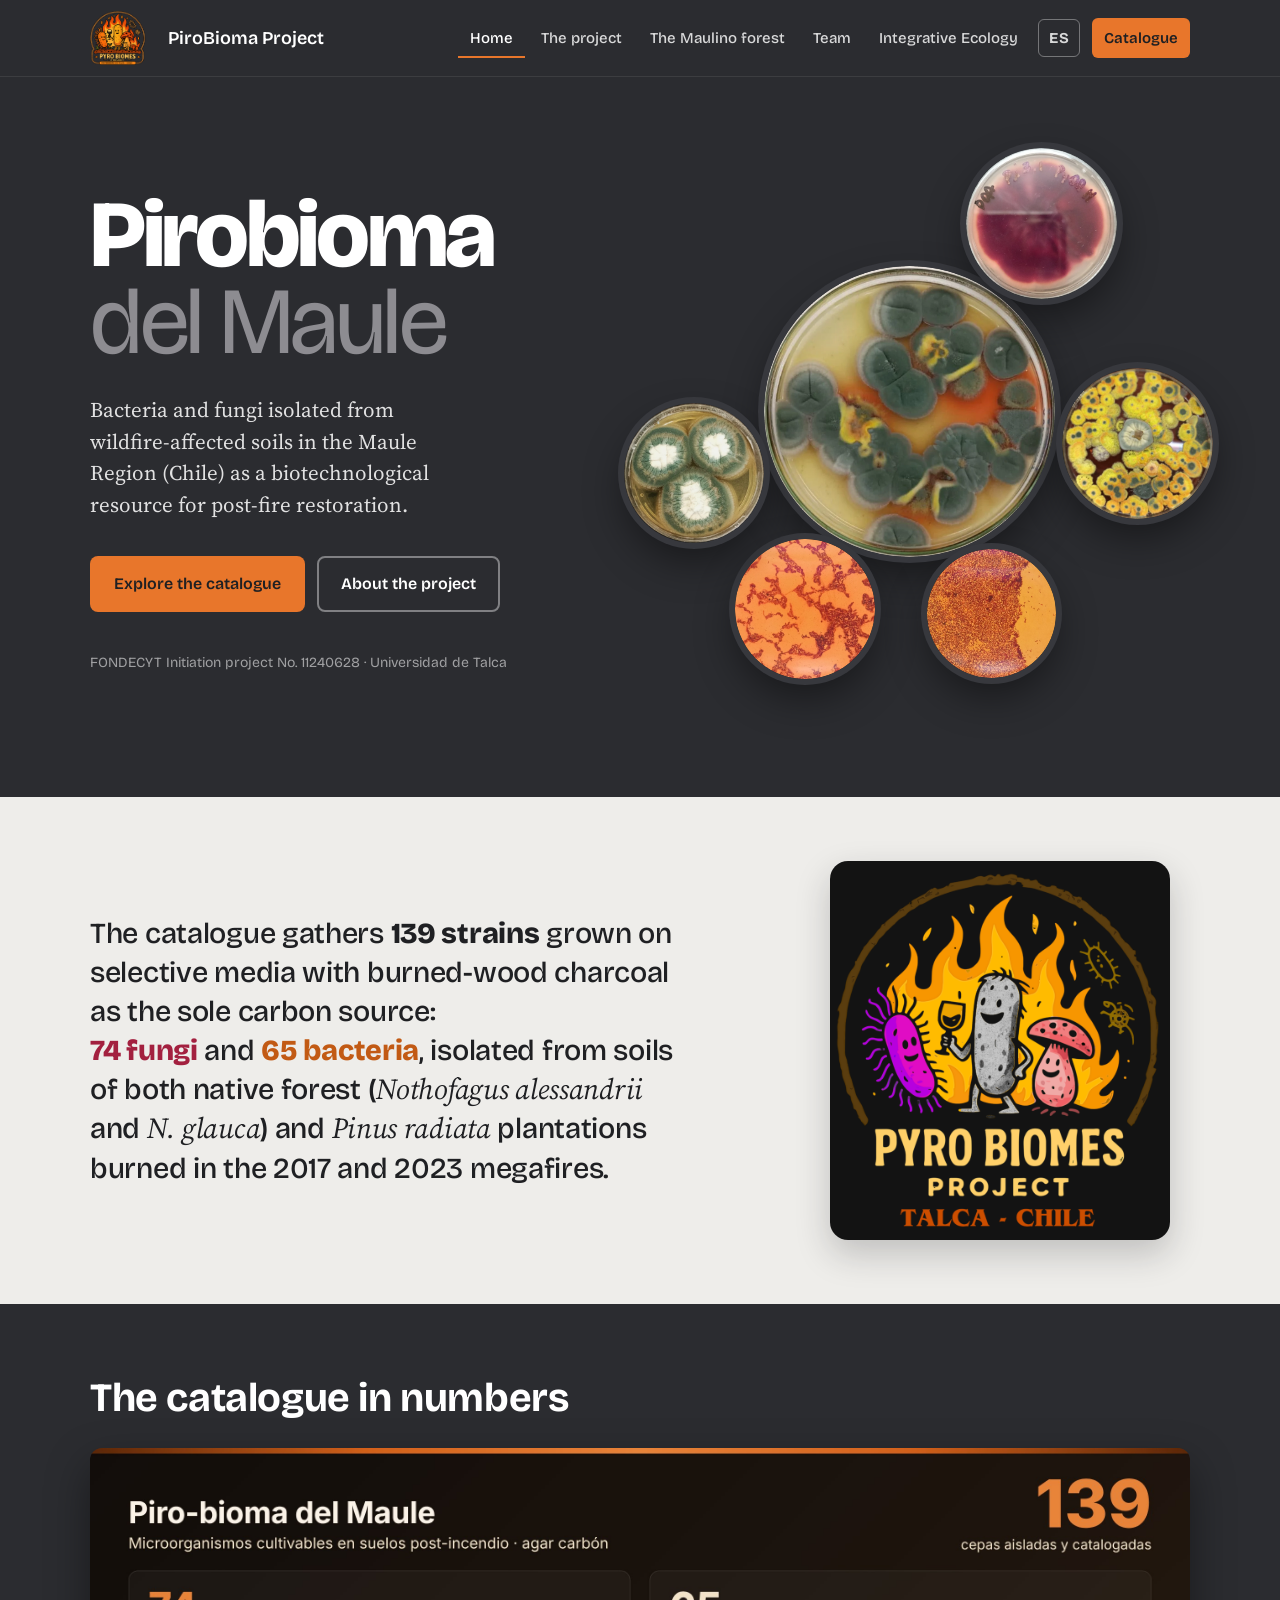
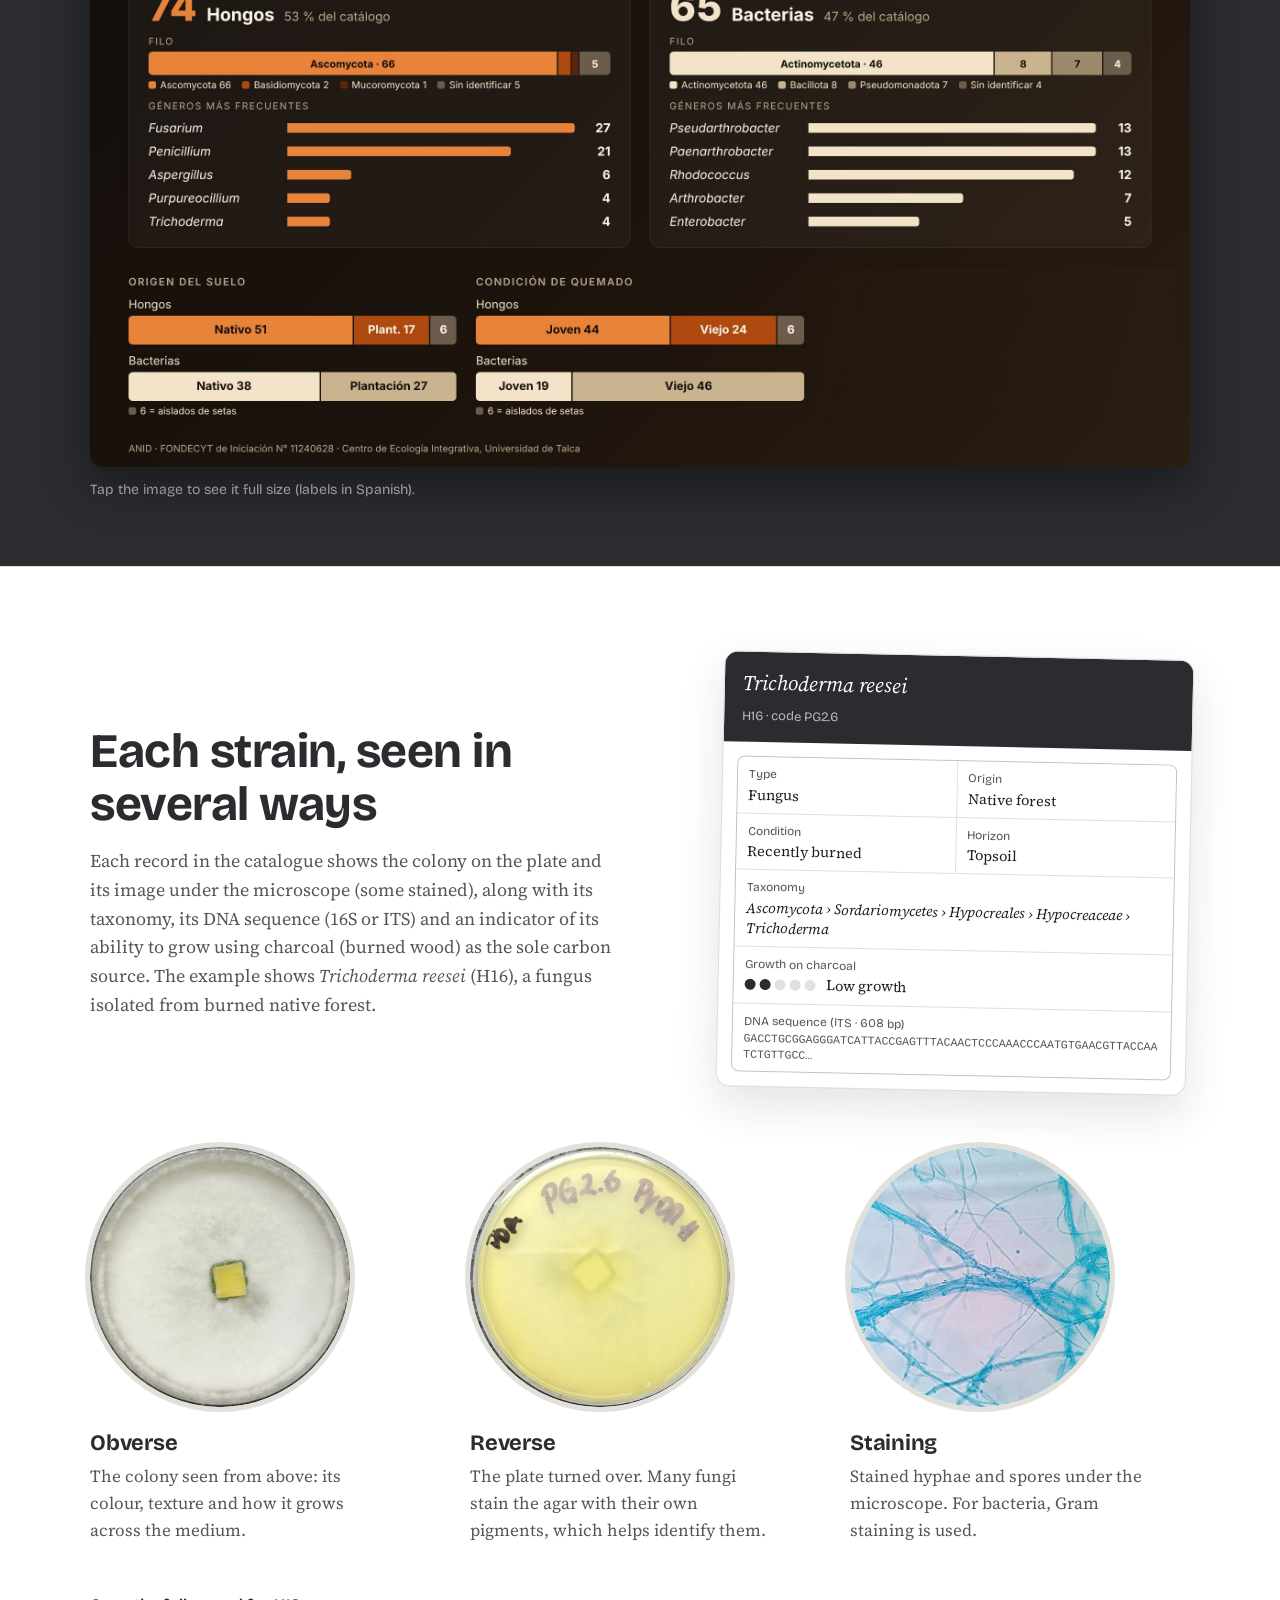
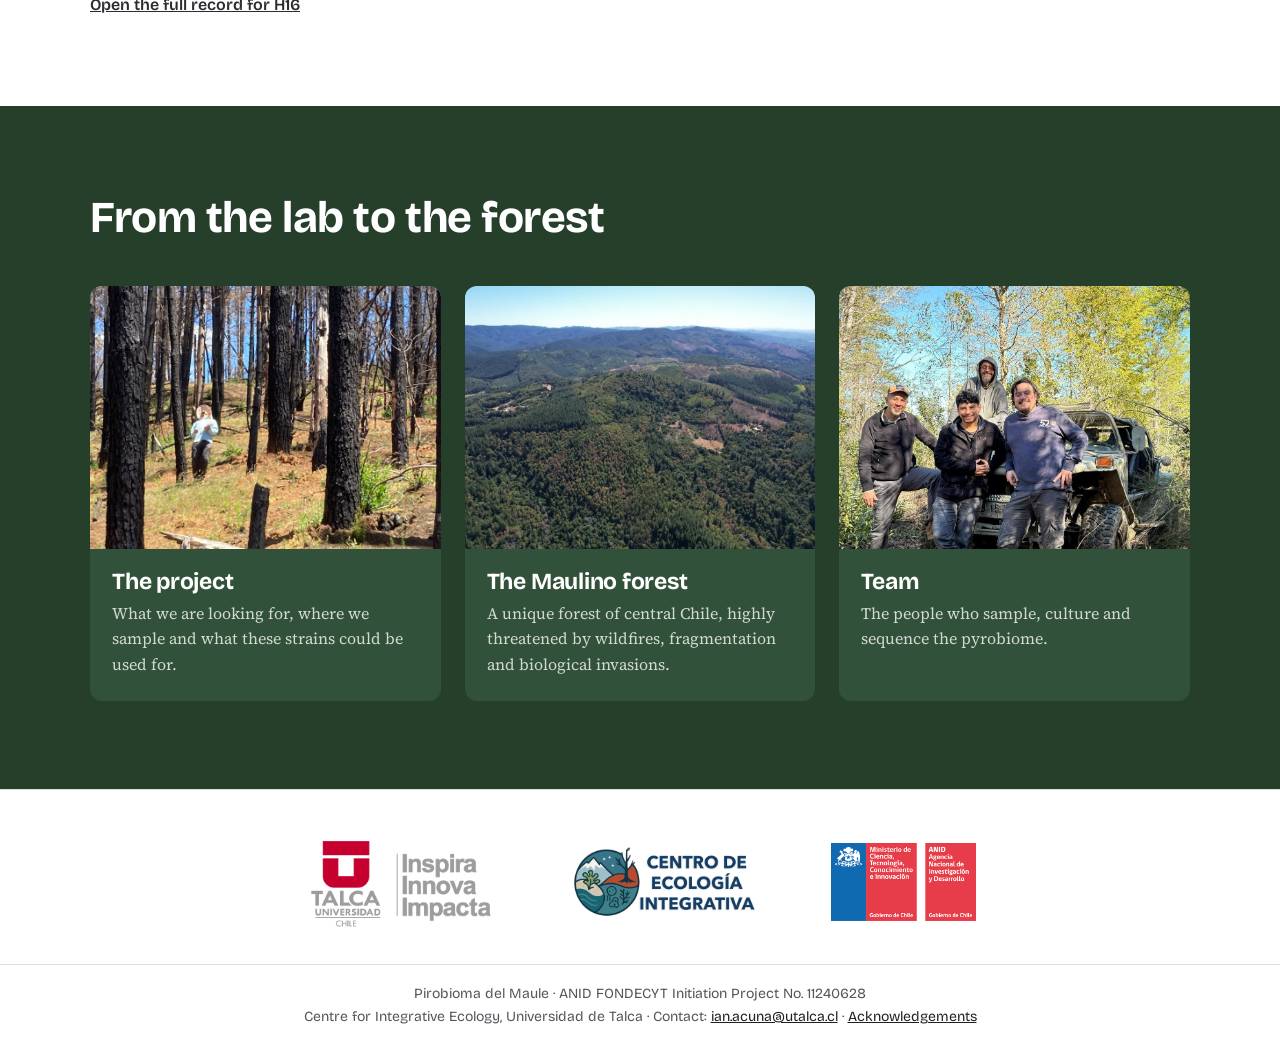
==== en/index.html @ 250b002d "english_version" ====
<!DOCTYPE html>
<html lang="en">
<head>
<meta charset="UTF-8">
<meta name="viewport" content="width=device-width, initial-scale=1.0">
<title>Pirobioma del Maule · Catalogue of microorganisms from post-fire soils</title>
<meta name="description" content="Catalogue of culturable bacteria and fungi isolated from burned soils in the Maule Region, Chile. FONDECYT Initiation project 11240628, Universidad de Talca.">
<link rel="canonical" href="https://pirobioma.github.io/en/">
<link rel="alternate" hreflang="es" href="https://pirobioma.github.io/">
<link rel="alternate" hreflang="en" href="https://pirobioma.github.io/en/">
<link rel="alternate" hreflang="x-default" href="https://pirobioma.github.io/">
<link rel="icon" type="image/png" href="../img/favicon.png">
<link rel="apple-touch-icon" href="../img/apple-touch-icon.png">
<meta property="og:type" content="website">
<meta property="og:site_name" content="Pirobioma del Maule">
<meta property="og:locale" content="en_GB">
<meta property="og:title" content="Pirobioma del Maule · Catalogue of microorganisms from post-fire soils">
<meta property="og:description" content="Catalogue of culturable bacteria and fungi isolated from burned soils in the Maule Region, Chile. FONDECYT Initiation project 11240628, Universidad de Talca.">
<meta property="og:url" content="https://pirobioma.github.io/en/">
<meta property="og:image" content="https://pirobioma.github.io/img/og_pirobioma.jpg">
<meta name="twitter:card" content="summary_large_image">
<link rel="preconnect" href="https://fonts.googleapis.com">
<link rel="preconnect" href="https://fonts.gstatic.com" crossorigin>
<link href="https://fonts.googleapis.com/css2?family=Bricolage+Grotesque:opsz,wght@12..96,400;12..96,500;12..96,600;12..96,700;12..96,800&family=Source+Serif+4:ital,opsz,wght@0,8..60,400;0,8..60,600;1,8..60,400&display=swap" rel="stylesheet">
<link rel="stylesheet" href="../css/sitio.css">
<style>
  /* ---------- Portada ---------- */
  .portada {
    background: var(--grafito);
    color: var(--blanco);
    overflow: hidden;
    position: relative;
  }
  .portada .contenedor {
    display: grid;
    grid-template-columns: minmax(0, 1fr) minmax(0, 1.05fr);
    gap: 48px;
    align-items: center;
    min-height: min(720px, calc(100vh - 76px));
    padding-top: 56px; padding-bottom: 64px;
  }
  .portada h1 {
    font-size: clamp(48px, 7.4vw, 104px);
    font-weight: 800;
    line-height: 0.92;
    letter-spacing: -0.035em;
  }
  .portada h1 .linea2 { display: block; font-weight: 400; color: var(--piedra); letter-spacing: -0.025em; }
  .portada .bajada {
    font-size: 21px; line-height: 1.5;
    max-width: 34ch; margin-top: 28px;
    color: rgba(255,255,255,0.86);
  }
  .portada .acciones { display: flex; flex-wrap: wrap; gap: 12px; margin-top: 36px; }
  .portada .fondecyt {
    font-family: var(--f-display); font-size: 14px; color: rgba(255,255,255,0.55);
    margin-top: 40px;
  }

  /* Conjunto de lentes: placas y campos de microscopio */
  .lentes {
    position: relative;
    width: 100%;
    max-width: 640px;
    aspect-ratio: 1 / 1;
    justify-self: end;
  }
  .lente {
    position: absolute;
    border-radius: 50%;
    display: block;
    text-decoration: none;
    box-shadow: 0 0 0 6px var(--grafito-2), 0 18px 40px rgba(0,0,0,0.45);
    transition: transform .25s ease;
  }
  .lente img { width: 100%; height: 100%; border-radius: 50%; }
  .lente:hover, .lente:focus-visible { transform: scale(1.04); z-index: 5; }
  .lente .rotulo {
    position: absolute; left: 50%; bottom: -10px; transform: translate(-50%, 100%);
    white-space: nowrap;
    font-family: var(--f-display); font-size: 13px; color: var(--blanco);
    background: var(--grafito-3); padding: 4px 10px; border-radius: 999px;
    opacity: 0; pointer-events: none; transition: opacity .15s;
  }
  .lente .rotulo i { font-family: var(--f-texto); }
  .lente:hover .rotulo, .lente:focus-visible .rotulo { opacity: 1; }

  .l1 { width: 54%; left: 21%; top: 19%; }      /* principal */
  .l2 { width: 28%; left: 58.4%; top: -2.9%; }  /* H76 reverso carmín, ~1 h */
  .l3 { width: 28%; left: 76.2%; top: 37.9%; }  /* placa amarilla, ~3 h */
  .l4 { width: 26%; left: 15.5%; top: 69.7%; }  /* B27 Gram, ~7 h */
  .l5 { width: 24%; left: 51.2%; top: 71.6%; }  /* B5 Gram, ~5 h */
  .l6 { width: 26%; left: -5%; top: 44.5%; }    /* H62 anverso, ~8 h */

  @media (prefers-reduced-motion: no-preference) {
    .lente { animation: enfocar .9s cubic-bezier(.2,.7,.2,1) both; }
    .l1 { animation-delay: .05s; } .l2 { animation-delay: .2s; } .l3 { animation-delay: .32s; }
    .l4 { animation-delay: .44s; } .l5 { animation-delay: .56s; } .l6 { animation-delay: .68s; }
    @keyframes enfocar {
      from { opacity: 0; filter: blur(14px); transform: scale(.92); }
      to   { opacity: 1; filter: blur(0); transform: scale(1); }
    }
  }

  @media (max-width: 900px) {
    .portada .contenedor { grid-template-columns: 1fr; min-height: 0; gap: 40px; padding-top: 44px; }
    .lentes { justify-self: center; max-width: 440px; width: 88%; }
    .portada .bajada { font-size: 19px; }
  }

  /* ---------- Cifras ---------- */
  .cifras { background: var(--ceniza); padding: 64px 0; }
  .cifras .contenedor { display: grid; grid-template-columns: minmax(0, 1fr) minmax(0, 380px); gap: 48px; align-items: center; }
  .cifras .logo-grande { grid-column: 2; grid-row: 1; width: 100%; max-width: 340px; justify-self: center; border-radius: 18px; box-shadow: 0 14px 34px rgba(31,32,35,0.22); }
  .cifras p { grid-column: 1; grid-row: 1; }
  @media (max-width: 860px) {
    .cifras .contenedor { grid-template-columns: 1fr; gap: 32px; }
    .cifras .logo-grande, .cifras p { grid-column: 1; grid-row: auto; }
    .cifras .logo-grande { max-width: 280px; }
  }
  .cifras p {
    font-family: var(--f-display); font-weight: 500;
    font-size: clamp(19px, 2.4vw, 29px); line-height: 1.35; letter-spacing: -0.01em;
    max-width: 32ch;
  }
  .cifras p b { font-weight: 800; }
  .cifras .nw { white-space: nowrap; }
  .cifras .c-hongo { color: var(--carmin); }
  .cifras .c-bact { color: #C25A14; }
  .cifras p i { font-family: var(--f-texto); font-weight: 400; }

  /* ---------- Infografía ---------- */
  .numeros { background: var(--grafito); color: var(--blanco); padding: 72px 0 64px; }
  .numeros h2 { font-size: clamp(28px, 3.4vw, 40px); margin-bottom: 28px; }
  .infografia { display: block; border-radius: 12px; overflow: hidden; box-shadow: 0 18px 44px rgba(0,0,0,0.4); }
  .infografia img { width: 100%; height: auto; }
  .nota-inf { font-family: var(--f-display); font-size: 14px; color: rgba(255,255,255,0.55); margin-top: 12px; }

  /* ---------- Cómo leer una ficha ---------- */
  .ficha-guia { background: var(--blanco); padding: 88px 0; border-top: 1px solid var(--linea); }
  .ficha-guia h2 { font-size: clamp(32px, 4vw, 48px); color: var(--grafito); max-width: 18ch; }
  .ficha-guia .intro { max-width: 58ch; margin-top: 16px; color: var(--tinta-2); }
  .guia-cabeza { display: grid; grid-template-columns: minmax(0, 1fr) minmax(0, 470px); gap: 56px; align-items: center; }
  .vistazo { display: block; text-decoration: none; color: var(--tinta); background: var(--blanco); border: 1px solid var(--linea); border-radius: 14px; overflow: hidden; box-shadow: 0 18px 44px rgba(31,32,35,0.12); transform: rotate(1.2deg); transition: transform .2s ease; }
  .vistazo:hover, .vistazo:focus-visible { transform: rotate(0deg) translateY(-3px); }
  .vz-cab { background: var(--grafito); color: var(--blanco); padding: 14px 18px; }
  .vz-cab b { display: block; font-family: var(--f-texto); font-weight: 400; font-size: 21px; }
  .vz-cab span { font-family: var(--f-display); font-size: 13px; color: rgba(255,255,255,0.65); }
  .vistazo dl { display: grid; grid-template-columns: 1fr 1fr; gap: 1px; background: var(--linea); margin: 14px; border: 1px solid var(--linea); border-radius: 8px; overflow: hidden; }
  .vistazo dl > div { background: var(--blanco); padding: 8px 11px; }
  .vistazo dl > div.ancho { grid-column: 1 / -1; }
  .vistazo dt { font-family: var(--f-display); font-size: 12px; color: var(--tinta-2); }
  .vistazo dd { font-size: 14.5px; line-height: 1.4; }
  .vz-crec { display: flex; align-items: center; gap: 4px; }
  .vz-crec span { width: 11px; height: 11px; border-radius: 50%; background: var(--ceniza-2); }
  .vz-crec span.on { background: var(--grafito); }
  .vz-crec span:last-of-type { margin-right: 6px; }
  .vz-adn { font-family: ui-monospace, Consolas, monospace; font-size: 11.5px !important; word-break: break-all; color: var(--tinta-2); }
  @media (max-width: 900px) {
    .guia-cabeza { grid-template-columns: 1fr; gap: 36px; }
    .vistazo { transform: none; }
  }
  .tres-vistas { display: grid; grid-template-columns: repeat(3, minmax(0, 1fr)); gap: 40px; margin-top: 56px; }
  .vista img { width: 100%; max-width: 260px; aspect-ratio: 1; border-radius: 50%; box-shadow: 0 0 0 5px var(--ceniza-2); }
  .vista h3 { font-size: 22px; margin-top: 24px; color: var(--grafito); }
  .vista p { font-size: 17px; color: var(--tinta-2); margin-top: 8px; max-width: 34ch; }
  .ficha-guia .pie { margin-top: 48px; font-family: var(--f-display); font-size: 16px; color: var(--tinta-2); }
  .ficha-guia .pie a { color: var(--grafito); font-weight: 600; }
  @media (max-width: 760px) {
    .tres-vistas { grid-template-columns: 1fr; gap: 44px; }
    .vista { display: grid; grid-template-columns: 120px 1fr; gap: 20px; align-items: center; }
    .vista img { max-width: 120px; }
    .vista h3 { margin-top: 0; }
  }

  /* ---------- Puertas al bosque ---------- */
  .puertas { background: var(--coigue); color: var(--blanco); padding: 88px 0; }
  .puertas h2 { font-size: clamp(30px, 3.6vw, 44px); max-width: 20ch; }
  .puertas-lista { display: grid; grid-template-columns: repeat(3, minmax(0, 1fr)); gap: 24px; margin-top: 44px; }
  .puerta {
    display: flex; flex-direction: column; text-decoration: none;
    background: var(--coigue-2); border-radius: 12px; overflow: hidden;
    transition: transform .15s ease;
  }
  .puerta:hover { transform: translateY(-3px); }
  .puerta .foto { aspect-ratio: 4 / 3; background: var(--musgo) center / cover no-repeat; }
  .puerta .txt { padding: 20px 22px 24px; }
  .puerta h3 { font-size: 23px; color: var(--blanco); }
  .puerta p { font-size: 16px; color: rgba(255,255,255,0.78); margin-top: 6px; }
  @media (max-width: 860px) { .puertas-lista { grid-template-columns: 1fr; } .puerta .foto { aspect-ratio: 16 / 7; } }
</style>
</head>
<body class="tema-fuego">

<header class="sitio-header">
  <div class="contenedor">
    <a class="marca" href="index.html">
      <img src="../img/logo_pirobioma.png" alt="">
      <span>PiroBioma Project</span>
    </a>
    <button class="nav-toggle" aria-expanded="false" aria-controls="nav">Menu</button>
    <nav class="nav" id="nav" aria-label="Main">
      <ul>
        <li><a href="index.html" aria-current="page">Home</a></li>
        <li><a href="project.html">The project</a></li>
        <li><a href="forest.html">The Maulino forest</a></li>
        <li><a href="team.html">Team</a></li>
        <li><a href="centre.html">Integrative Ecology</a></li>
        <li><a class="lang" href="../index.html" hreflang="es" lang="es" title="Versión en español">ES</a></li>
        <li><a class="nav-cta" href="catalog.html">Catalogue</a></li>
      </ul>
    </nav>
  </div>
</header>

<main>
  <section class="portada">
    <div class="contenedor">
      <div>
        <h1>Pirobioma <span class="linea2">del Maule</span></h1>
        <p class="bajada">Bacteria and fungi isolated from wildfire-affected soils in the Maule Region (Chile) as a biotechnological resource for post-fire restoration.</p>
        <div class="acciones">
          <a class="boton boton-principal" href="catalog.html">Explore the catalogue</a>
          <a class="boton boton-secundario" href="project.html">About the project</a>
        </div>
        <p class="fondecyt">FONDECYT Initiation project No. 11240628 · Universidad de Talca</p>
      </div>

      <div class="lentes" aria-label="Some strains from the catalogue">
        <a class="lente l1" href="catalog.html"><img src="../img/lentes/principal.webp" alt="Plate with green fungal colonies on orange pigment"><span class="rotulo">Explore the catalogue</span></a>
        <a class="lente l2" href="catalog.html#H76"><img src="../img/lentes/H76.webp" alt="Plate reverse of strain H76, crimson pigment"><span class="rotulo"><i>Aspergillus fumigatus</i> · H76</span></a>
        <a class="lente l3" href="catalog.html"><img src="../img/lentes/F1.webp" alt="Plate with yellow and orange fungal colonies"><span class="rotulo">Fungi in culture</span></a>
        <a class="lente l4" href="catalog.html#B27"><img src="../img/lentes/B27.webp" alt="Gram stain of strain B27"><span class="rotulo"><i>Peribacillus simplex</i> · B27</span></a>
        <a class="lente l5" href="catalog.html#B5"><img src="../img/lentes/B5.webp" alt="Gram stain of strain B5"><span class="rotulo"><i>Rhodococcus</i> sp. · B5</span></a>
        <a class="lente l6" href="catalog.html#H62"><img src="../img/lentes/H62a.webp" alt="Plate obverse of strain H62"><span class="rotulo"><i>Penicillium spinulosum</i> · H62</span></a>
      </div>
    </div>
  </section>

  <section class="cifras">
    <div class="contenedor">
      <img class="logo-grande" src="../img/logo_pirobioma.fn_v2.png" alt="Pyro Biomes Project logo, Universidad de Talca">
      <p>The catalogue gathers <b>139 strains</b> grown on selective media with burned-wood charcoal as the sole carbon source: <span class="nw"><b class="c-hongo">74 fungi</b> and <b class="c-bact">65 bacteria</b></span>, isolated from soils of both native forest (<i>Nothofagus alessandrii</i> and <i>N. glauca</i>) and <i>Pinus radiata</i> plantations burned in the 2017 and 2023 megafires.</p>
    </div>
  </section>

  <section class="numeros">
    <div class="contenedor">
      <h2>The catalogue in numbers</h2>
      <a class="infografia" href="../img/infografia_pirobioma.jpg" target="_blank" rel="noopener">
        <img src="../img/infografia_pirobioma.jpg" loading="lazy" width="2400" height="1350"
          alt="Catalogue infographic (in Spanish): 139 strains. 74 fungi, mostly Ascomycota (66); most frequent genera Fusarium (27), Penicillium (21), Aspergillus (6), Purpureocillium (4) and Trichoderma (4). 65 bacteria, mostly Actinomycetota (46); most frequent genera Pseudarthrobacter (13), Paenarthrobacter (13), Rhodococcus (12), Arthrobacter (7) and Enterobacter (5). Soil origin: fungi 51 native forest, 17 plantation and 6 from mushrooms; bacteria 38 native and 27 plantation. Burn condition: fungi 44 recently burned, 24 burned long ago and 6 from mushrooms; bacteria 19 recent and 46 long ago.">
      </a>
      <p class="nota-inf">Tap the image to see it full size (labels in Spanish).</p>
    </div>
  </section>

  <section class="ficha-guia">
    <div class="contenedor">
      <div class="guia-cabeza">
        <div>
          <h2>Each strain, seen in several ways</h2>
          <p class="intro">Each record in the catalogue shows the colony on the plate and its image under the microscope (some stained), along with its taxonomy, its DNA sequence (16S or ITS) and an indicator of its ability to grow using charcoal (burned wood) as the sole carbon source. The example shows <i>Trichoderma reesei</i> (H16), a fungus isolated from burned native forest.</p>
        </div>
        <a class="vistazo" href="catalog.html#H16" aria-label="Open the record for Trichoderma reesei, H16">
          <div class="vz-cab"><b><i>Trichoderma reesei</i></b><span>H16 · code PG2.6</span></div>
          <dl>
            <div><dt>Type</dt><dd>Fungus</dd></div>
            <div><dt>Origin</dt><dd>Native forest</dd></div>
            <div><dt>Condition</dt><dd>Recently burned</dd></div>
            <div><dt>Horizon</dt><dd>Topsoil</dd></div>
            <div class="ancho"><dt>Taxonomy</dt><dd><i>Ascomycota › Sordariomycetes › Hypocreales › Hypocreaceae › Trichoderma</i></dd></div>
            <div class="ancho"><dt>Growth on charcoal</dt><dd class="vz-crec"><span class="on"></span><span class="on"></span><span></span><span></span><span></span> Low growth</dd></div>
            <div class="ancho"><dt>DNA sequence (ITS · 608 bp)</dt><dd class="vz-adn">GACCTGCGGAGGGATCATTACCGAGTTTACAACTCCCAAACCCAATGTGAACGTTACCAATCTGTTGCC…</dd></div>
          </dl>
        </a>
      </div>
      <div class="tres-vistas">
        <div class="vista">
          <img src="../img/lentes/H16a.webp" alt="Plate obverse of H16">
          <div><h3>Obverse</h3><p>The colony seen from above: its colour, texture and how it grows across the medium.</p></div>
        </div>
        <div class="vista">
          <img src="../img/lentes/H16.webp" alt="Plate reverse of H16">
          <div><h3>Reverse</h3><p>The plate turned over. Many fungi stain the agar with their own pigments, which helps identify them.</p></div>
        </div>
        <div class="vista">
          <img src="../img/lentes/H16m.webp" alt="Hyphae of H16 under the microscope">
          <div><h3>Staining</h3><p>Stained hyphae and spores under the microscope. For bacteria, Gram staining is used.</p></div>
        </div>
      </div>
      <p class="pie"><a href="catalog.html#H16">Open the full record for H16</a></p>
    </div>
  </section>

  <section class="puertas">
    <div class="contenedor">
      <h2>From the lab to the forest</h2>
      <div class="puertas-lista">
        <a class="puerta" href="project.html">
          <div class="foto" style="background-image:url('../img/terreno/cabecera_proyecto.jpg')"></div>
          <div class="txt"><h3>The project</h3><p>What we are looking for, where we sample and what these strains could be used for.</p></div>
        </a>
        <a class="puerta" href="forest.html">
          <div class="foto" style="background-image:url('../img/terreno/paisaje_maule.jpg')"></div>
          <div class="txt"><h3>The Maulino forest</h3><p>A unique forest of central Chile, highly threatened by wildfires, fragmentation and biological invasions.</p></div>
        </a>
        <a class="puerta" href="team.html">
          <div class="foto" style="background-image:url('../img/terreno/equipo_pilen.jpg')"></div>
          <div class="txt"><h3>Team</h3><p>The people who sample, culture and sequence the pyrobiome.</p></div>
        </a>
      </div>
    </div>
  </section>
</main>

<footer class="sitio-footer">
  <div class="footer-logos">
    <a href="https://www.utalca.cl" target="_blank" rel="noopener"><img class="logo-utalca" src="../img/logo.utal.26.png" alt="Universidad de Talca: Inspira, Innova, Impacta"></a>
    <a href="https://www.integrativeecology.org" target="_blank" rel="noopener"><img class="logo-cei" src="../img/logo_cei.png" alt="Centro de Ecología Integrativa"></a>
    <a href="https://anid.cl" target="_blank" rel="noopener"><img class="logo-anid" src="../img/logo_anid.png" alt="ANID, Chilean Ministry of Science"></a>
  </div>
  <div class="footer-texto">
    Pirobioma del Maule · ANID FONDECYT Initiation Project No. 11240628<br>
    Centre for Integrative Ecology, Universidad de Talca · Contact: <a href="mailto:ian.acuna@utalca.cl">ian.acuna@utalca.cl</a> · <a href="project.html#acknowledgements">Acknowledgements</a>
  </div>
</footer>

<script src="../js/sitio.js"></script>
</body>
</html>
---- css/sitio.css ----
/* ==========================================================
   Pirobioma del Maule — hoja de estilos compartida (v4)
   Tema "fuego": grafito + colores de las cepas (inicio, catálogo)
   Tema "bosque": verdes (proyecto, equipo, bosque maulino)
   ========================================================== */

:root {
  /* Fuego: grises + colores reales de las placas y tinciones */
  --grafito: #2B2C30;
  --grafito-2: #37383D;
  --grafito-3: #4A4B51;
  --ceniza: #EEEDEA;
  --ceniza-2: #E2E0DB;
  --piedra: #8D8C91;
  --brasa: #E8762B;       /* tinciones de Gram */
  --carmin: #A3203F;      /* reverso H76 */
  --violeta: #5E3A8C;     /* cristal violeta */
  --azufre: #E6C13A;      /* reverso H16 */

  /* Bosque */
  --coigue: #263F2B;
  --coigue-2: #31513A;
  --musgo: #5F7F45;
  --helecho: #A9BF8A;
  --niebla: #F2F4EE;

  --tinta: #1F2023;
  --tinta-2: #55565C;
  --blanco: #FFFFFF;

  /* Tema activo (por defecto: fuego) */
  --banda: var(--grafito);
  --banda-2: var(--grafito-2);
  --acento: var(--brasa);
  --fondo: var(--ceniza);
  --linea: rgba(31, 32, 35, 0.14);

  --f-display: "Bricolage Grotesque", "Segoe UI", system-ui, sans-serif;
  --f-texto: "Source Serif 4", Georgia, "Times New Roman", serif;

  --ancho: 1180px;
  --gutter: clamp(16px, 4vw, 40px);
}

body.tema-bosque {
  --banda: var(--coigue);
  --banda-2: var(--coigue-2);
  --acento: var(--helecho);
  --fondo: var(--niebla);
  --linea: rgba(38, 63, 43, 0.16);
}

* { box-sizing: border-box; margin: 0; padding: 0; }
html { -webkit-text-size-adjust: 100%; }
body {
  font-family: var(--f-texto);
  font-size: 18px;
  line-height: 1.6;
  color: var(--tinta);
  background: var(--fondo);
  overflow-x: hidden;
}
img { max-width: 100%; display: block; }
a { color: inherit; }
:focus-visible { outline: 3px solid var(--azufre); outline-offset: 3px; border-radius: 4px; }

.contenedor { max-width: var(--ancho); margin: 0 auto; padding: 0 var(--gutter); }

h1, h2, h3, h4 { font-family: var(--f-display); font-weight: 700; line-height: 1.1; letter-spacing: -0.01em; }
em, i { font-style: italic; }

/* ---------- Encabezado del sitio ---------- */
.sitio-header {
  background: var(--banda);
  color: var(--ceniza);
  position: sticky; top: 0; z-index: 50;
  border-bottom: 1px solid rgba(255,255,255,0.08);
}
.sitio-header .contenedor {
  display: flex; align-items: center; gap: 24px;
  height: 76px;
}
.marca { display: flex; align-items: center; gap: 12px; text-decoration: none; flex-shrink: 0; }
.marca img { height: 54px; width: auto; }
.marca span { font-family: var(--f-display); font-weight: 600; font-size: 18px; line-height: 1.05; color: var(--blanco); }
.marca span small { display: block; font-weight: 400; font-size: 13px; color: rgba(255,255,255,0.65); letter-spacing: 0; }

.nav { margin-left: auto; }
.nav ul { list-style: none; display: flex; gap: 4px; align-items: center; }
.nav a {
  display: block; text-decoration: none;
  font-family: var(--f-display); font-size: 15px; font-weight: 500;
  color: rgba(255,255,255,0.82);
  padding: 8px 12px; border-radius: 6px;
  white-space: nowrap;
}
.nav a:hover { color: var(--blanco); background: rgba(255,255,255,0.08); }
.nav a[aria-current="page"] { color: var(--blanco); box-shadow: inset 0 -2px 0 var(--acento); border-radius: 0; }
.nav a.nav-cta { background: var(--acento); color: var(--tinta); font-weight: 600; margin-left: 8px; border-radius: 6px; }
.nav a.nav-cta:hover { filter: brightness(1.08); background: var(--acento); color: var(--tinta); }
.nav a.nav-cta[aria-current="page"] { box-shadow: none; }
.nav .externo::after { content: "↗"; font-size: 0.8em; margin-left: 4px; opacity: 0.7; }

.nav-toggle {
  display: none; margin-left: auto;
  background: none; border: 1px solid rgba(255,255,255,0.3); border-radius: 6px;
  color: var(--blanco); font-family: var(--f-display); font-size: 15px;
  padding: 8px 14px; cursor: pointer;
}

@media (max-width: 1120px) {
  .nav-toggle { display: block; }
  .nav { position: absolute; top: 76px; left: 0; right: 0; background: var(--banda); display: none; border-bottom: 1px solid rgba(255,255,255,0.1); }
  .nav.abierto { display: block; }
  .nav ul { flex-direction: column; align-items: stretch; padding: 8px var(--gutter) 16px; gap: 2px; }
  .nav a { padding: 12px 8px; font-size: 17px; }
  .nav a[aria-current="page"] { box-shadow: inset 3px 0 0 var(--acento); padding-left: 14px; }
  .nav a.nav-cta { margin: 8px 0 0; text-align: center; }
  .marca img { height: 46px; }
  .marca span { font-size: 17px; }
}

/* ---------- Botones ---------- */
.boton {
  display: inline-flex; align-items: center; gap: 8px;
  font-family: var(--f-display); font-weight: 600; font-size: 16px;
  padding: 13px 22px; border-radius: 8px; text-decoration: none;
  border: 2px solid transparent; cursor: pointer;
  transition: transform .12s ease, background .12s ease;
}
.boton:hover { transform: translateY(-1px); }
.boton-principal { background: var(--brasa); color: var(--tinta); }
.boton-principal:hover { background: #F08A43; }
.boton-secundario { border-color: rgba(255,255,255,0.4); color: var(--blanco); }
.boton-secundario:hover { border-color: var(--blanco); }
.boton-bosque { background: var(--coigue); color: var(--blanco); }
.boton-bosque:hover { background: var(--coigue-2); }

/* ---------- Pie de página institucional ---------- */
.sitio-footer { background: var(--blanco); border-top: 1px solid var(--linea); margin-top: 0; }
.footer-logos {
  display: flex; flex-wrap: wrap; align-items: center; justify-content: center;
  gap: 32px 72px; padding: 44px var(--gutter) 34px;
}
.footer-logos a, .footer-logos span { display: block; }
.footer-logos img { height: 72px; width: auto; }
.footer-logos img.logo-utalca { height: 96px; }
.footer-logos img.logo-anid { height: 78px; }
.footer-texto {
  border-top: 1px solid var(--linea);
  padding: 18px var(--gutter) 26px;
  text-align: center;
  font-family: var(--f-display); font-size: 14px; color: var(--tinta-2); line-height: 1.6;
}
.footer-texto a { color: var(--tinta); }
@media (max-width: 600px) {
  .footer-logos { gap: 22px 32px; }
  .footer-logos img { height: 55px; }
  .footer-logos img.logo-utalca { height: 66px; }
  .footer-logos img.logo-anid { height: 60px; }
}

/* ---------- Páginas de contenido (tema bosque) ---------- */
.cabecera-pagina {
  background: var(--banda);
  color: var(--blanco);
  padding: 72px 0 64px;
  position: relative; overflow: hidden;
}
.cabecera-pagina h1 { font-size: clamp(40px, 6vw, 68px); max-width: 16ch; }
.cabecera-pagina p { font-size: 20px; max-width: 52ch; margin-top: 18px; color: rgba(255,255,255,0.82); }
.cabecera-pagina.con-foto { background-size: cover; background-position: center; padding: 120px 0 72px; }
.cabecera-pagina.con-foto::before { content: ""; position: absolute; inset: 0; background: linear-gradient(180deg, rgba(20,34,24,0.15) 0%, rgba(20,34,24,0.82) 100%); }
.cabecera-pagina .contenedor { position: relative; }

.prosa { padding: 64px 0 80px; }
.prosa .contenedor { display: grid; grid-template-columns: minmax(0, 1fr) minmax(0, 300px); gap: 64px; align-items: start; }
.prosa-cuerpo { max-width: 68ch; }
.prosa-cuerpo h2 { font-size: 30px; color: var(--coigue); margin: 48px 0 14px; }
.prosa-cuerpo h2:first-child { margin-top: 0; }
.prosa-cuerpo h3 { font-size: 21px; color: var(--coigue); margin: 28px 0 10px; }
.prosa-cuerpo p { margin-bottom: 16px; line-height: 1.7; }
.prosa-cuerpo ul { padding-left: 1.2em; margin-bottom: 16px; }
.prosa-cuerpo li { margin-bottom: 10px; line-height: 1.6; }
.prosa-cuerpo li::marker { color: var(--musgo); }
.prosa-cuerpo figure { margin: 32px 0; }
.prosa-cuerpo figure img { border-radius: 10px; width: 100%; aspect-ratio: 16 / 9; object-fit: cover; }
.prosa-cuerpo figcaption { font-family: var(--f-display); font-size: 14px; color: var(--tinta-2); margin-top: 8px; }

.aparte {
  position: sticky; top: 100px;
  border-left: 3px solid var(--musgo);
  padding: 4px 0 4px 20px;
  font-family: var(--f-display); font-size: 15px; color: var(--tinta-2);
}
.aparte h2 { font-size: 17px; color: var(--coigue); margin-bottom: 10px; }
.aparte ul { list-style: none; }
.aparte li { margin-bottom: 8px; }
.aparte a { color: var(--coigue); }

@media (max-width: 860px) {
  .prosa .contenedor { grid-template-columns: 1fr; gap: 40px; }
  .aparte { position: static; }
}

.tabla-sitios { width: 100%; border-collapse: collapse; font-family: var(--f-display); font-size: 15px; margin: 18px 0 10px; background: var(--blanco); border-radius: 10px; overflow: hidden; }
.tabla-sitios th, .tabla-sitios td { text-align: left; padding: 12px 14px; border-bottom: 1px solid var(--linea); vertical-align: top; }
.tabla-sitios thead th { background: var(--coigue); color: var(--blanco); font-weight: 600; }
.tabla-sitios tbody th { font-weight: 600; color: var(--coigue); }
.tabla-sitios tr:last-child td, .tabla-sitios tr:last-child th { border-bottom: none; }
.nota { font-family: var(--f-display); font-size: 14px; color: var(--tinta-2); }
@media (max-width: 600px) {
  .tabla-sitios { font-size: 13.5px; }
  .tabla-sitios th, .tabla-sitios td { padding: 9px 8px; }
}

.borrador {
  font-family: var(--f-display); font-size: 14px;
  background: #FFF6D8; border: 1px dashed #C9A227; color: #6B5410;
  padding: 10px 14px; border-radius: 8px; margin-bottom: 28px;
}

@media (prefers-reduced-motion: reduce) {
  *, *::before, *::after { animation: none !important; transition: none !important; }
}

.prosa-cuerpo .video-muestreo video { width: 100%; max-width: 340px; aspect-ratio: 464 / 832; border-radius: 10px; background: var(--coigue); display: block; }

/* Referencias bibliográficas */
.referencias { margin-top: 56px; padding-top: 24px; border-top: 1px solid var(--linea); }
.prosa-cuerpo .referencias h2 { font-size: 17px; margin: 0 0 12px; color: var(--tinta-2); }
.referencias ol { list-style: none; padding-left: 0; margin: 0; }
.prosa-cuerpo .referencias li { font-family: var(--f-display); font-size: 13.5px; line-height: 1.5; color: var(--tinta-2); margin-bottom: 8px; padding-left: 1.6em; text-indent: -1.6em; }

/* Selector de idioma */
.nav a.lang { font-weight: 700; letter-spacing: 0.02em; border: 1px solid rgba(255,255,255,0.35); padding: 6px 10px; margin-left: 4px; }
.nav a.lang:hover { border-color: var(--blanco); }
@media (max-width: 1120px) { .nav a.lang { display: inline-block; margin: 6px 0 0; } }
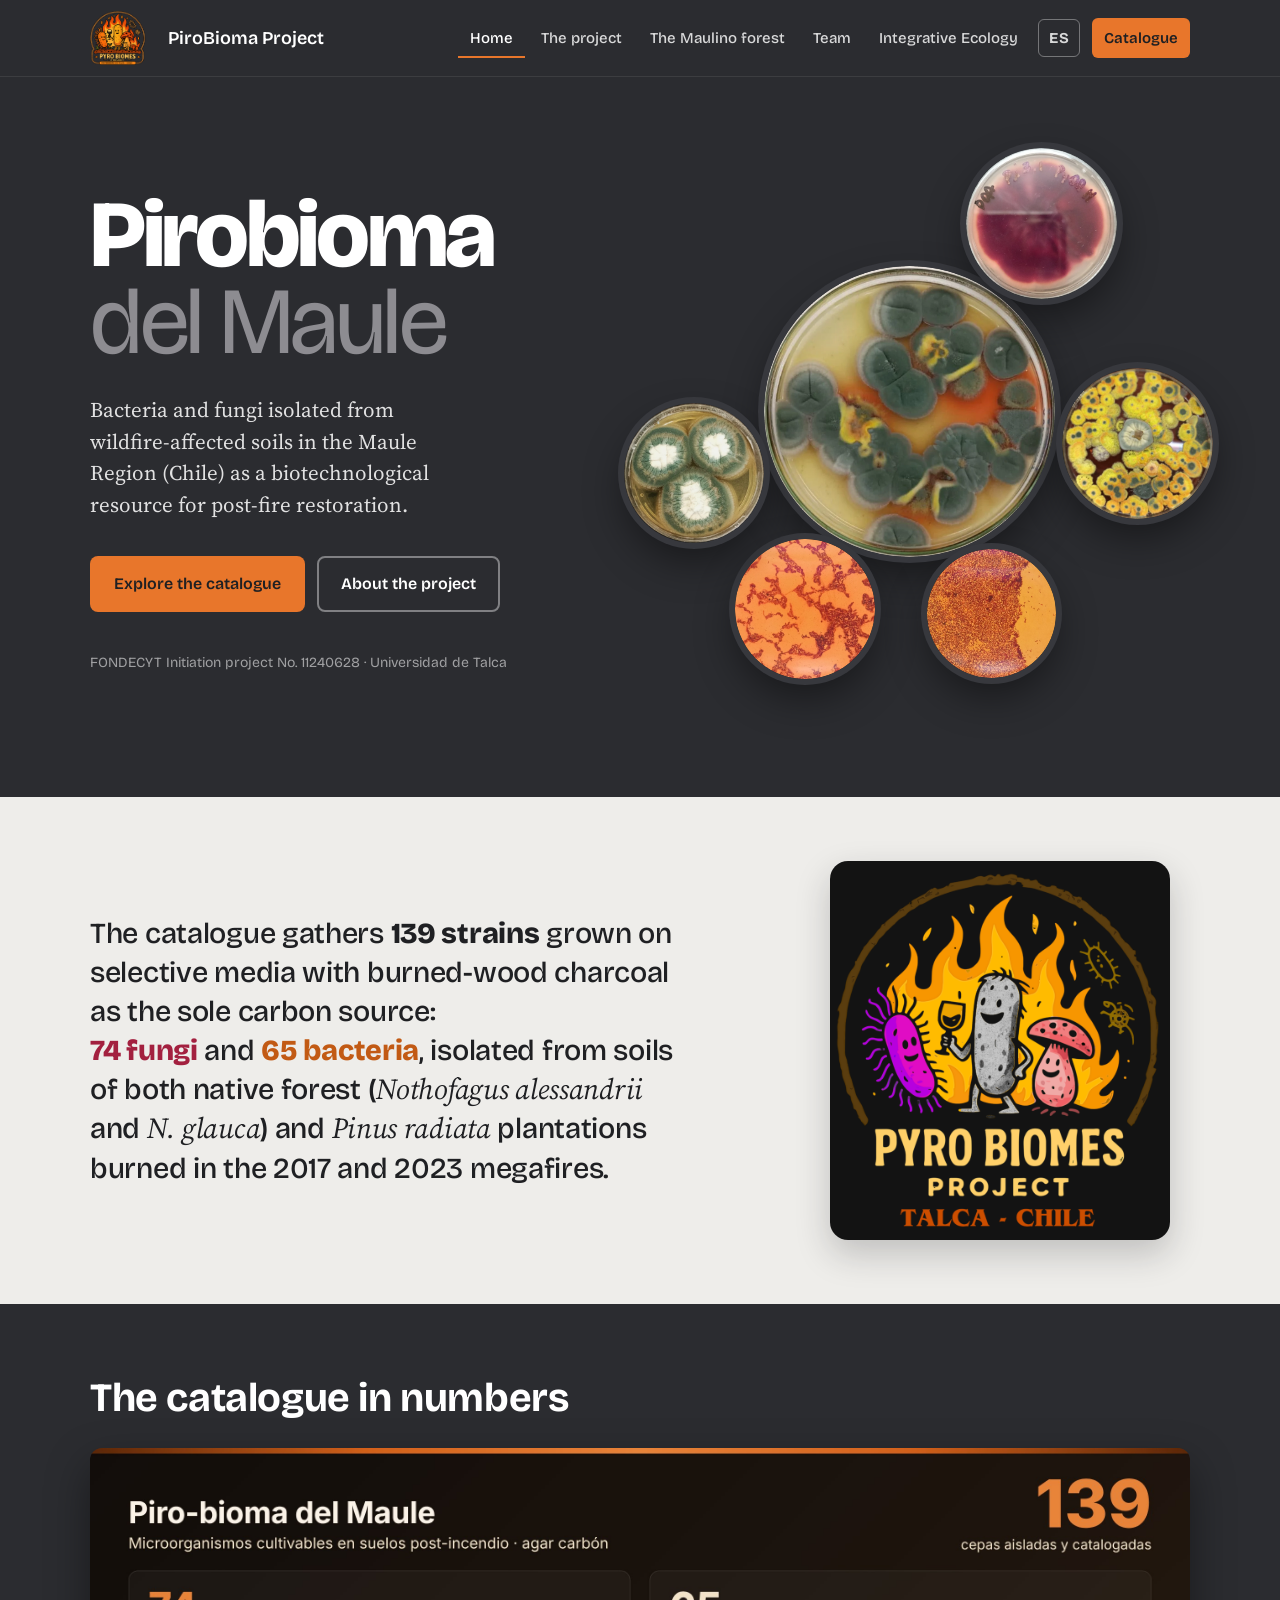
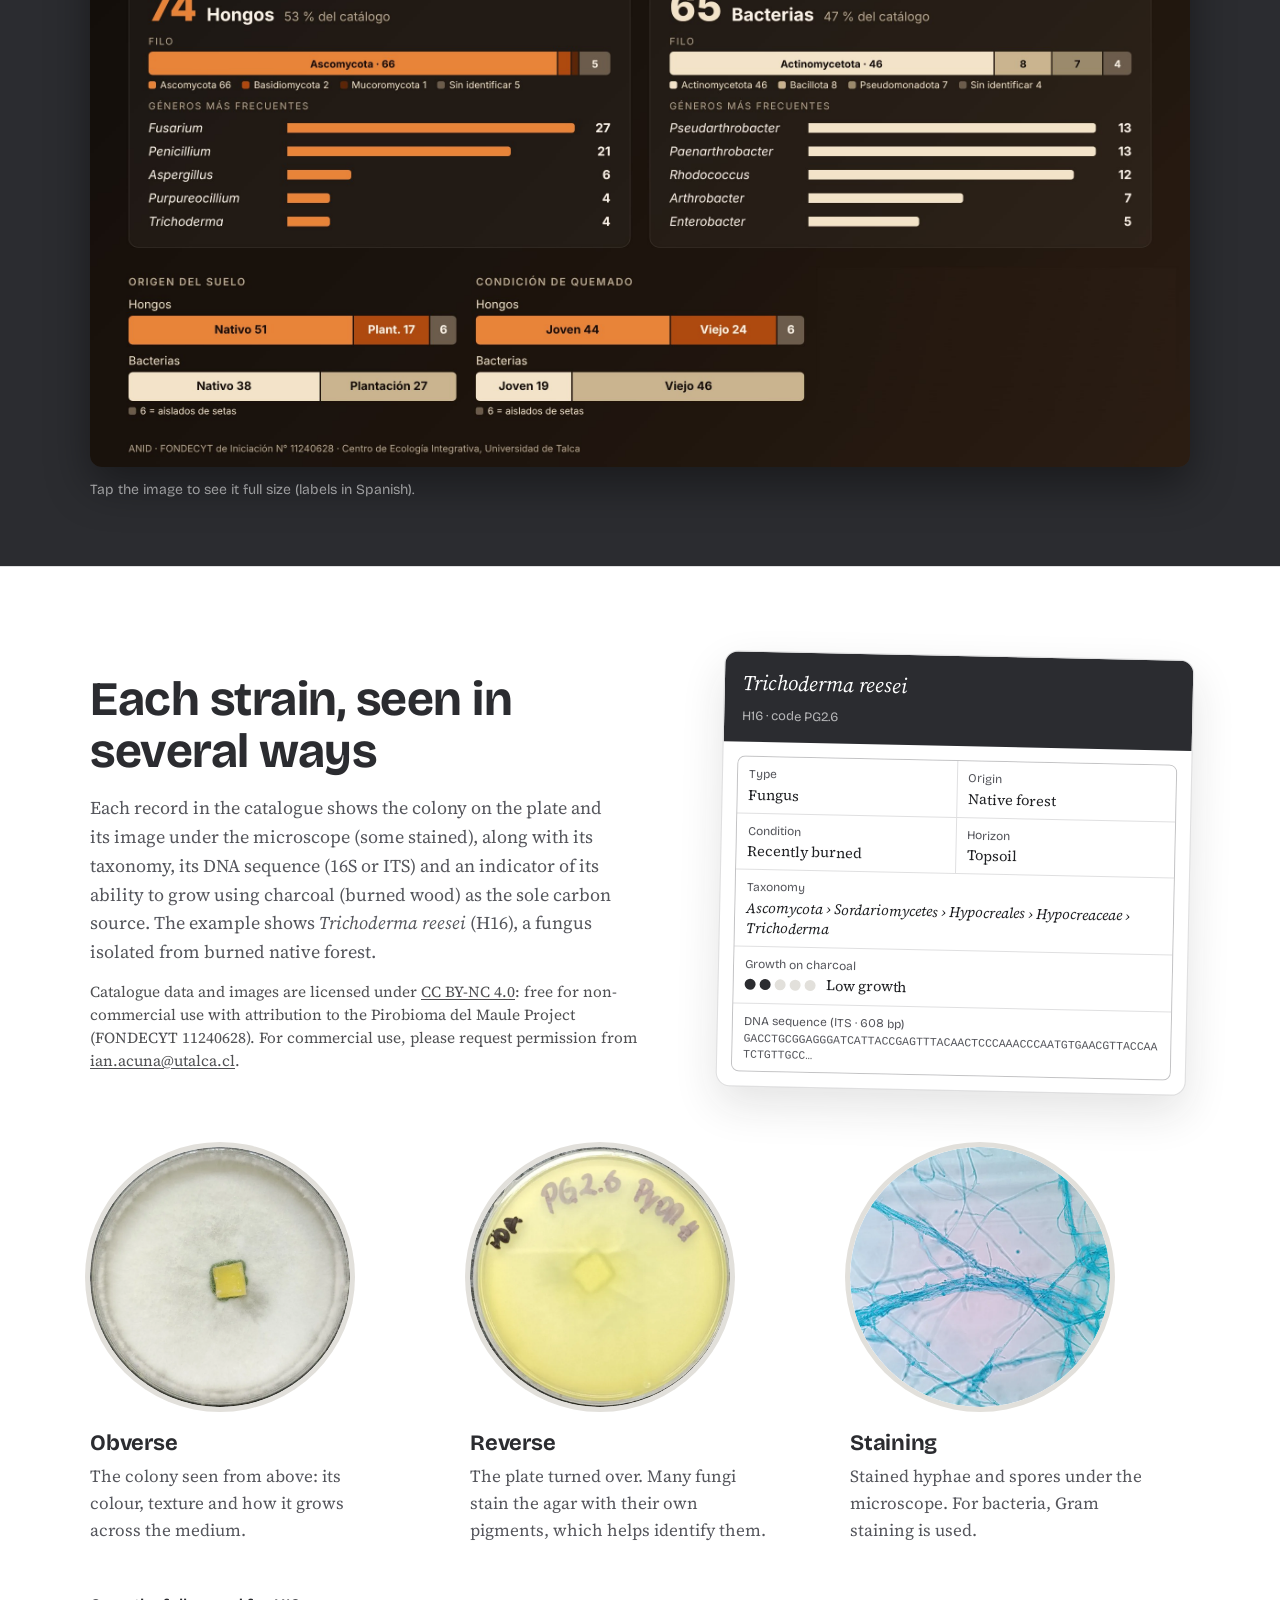
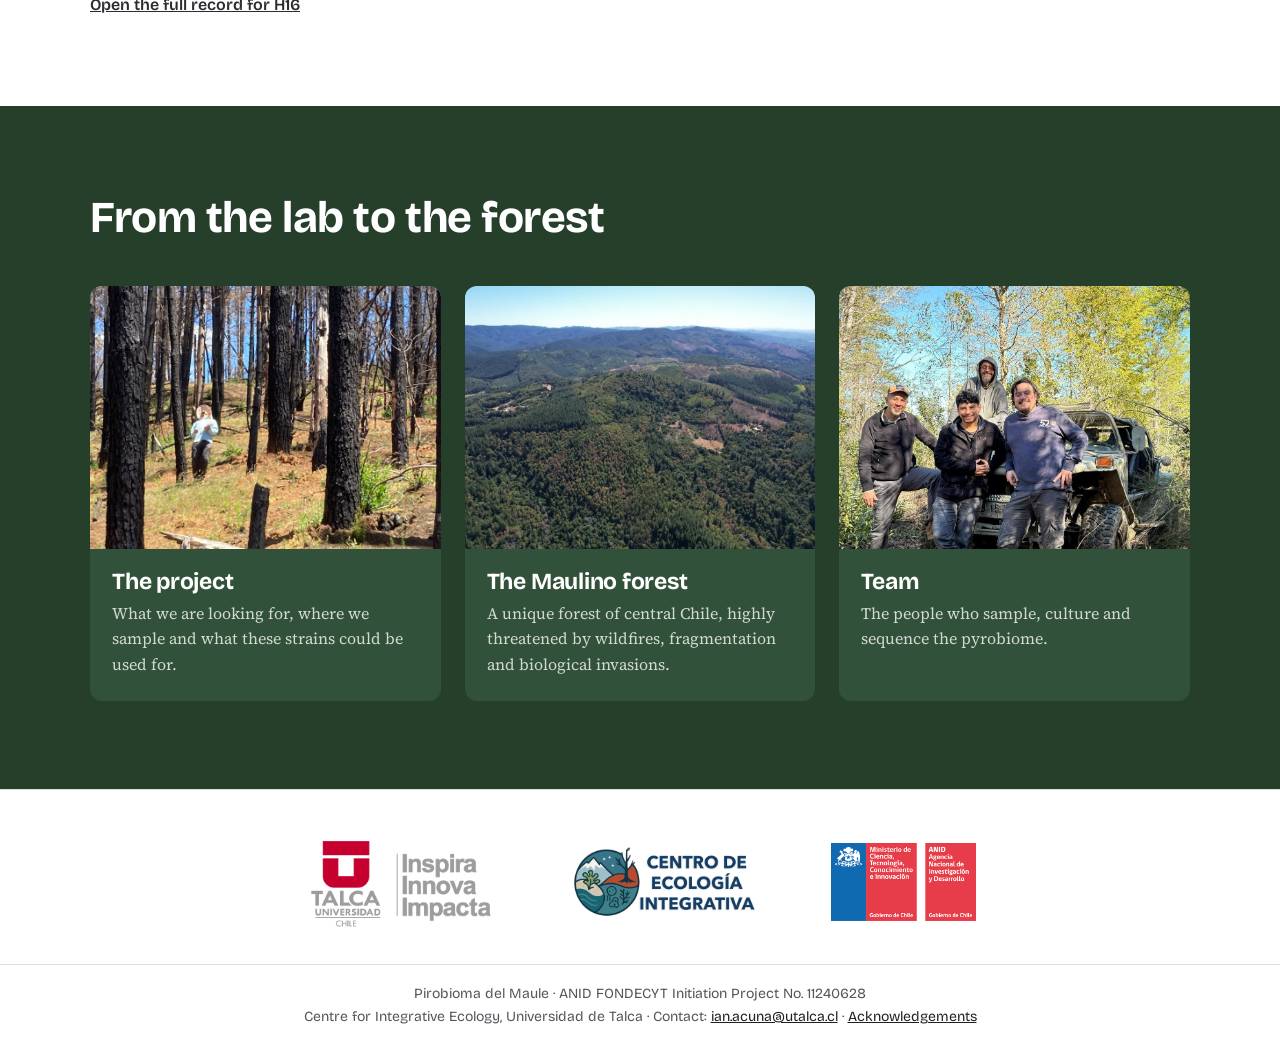
==== commit 57918f6e: "licence.actualization" ====
--- a/en/index.html
+++ b/en/index.html
@@ -261,6 +261,7 @@
         <div>
           <h2>Each strain, seen in several ways</h2>
           <p class="intro">Each record in the catalogue shows the colony on the plate and its image under the microscope (some stained), along with its taxonomy, its DNA sequence (16S or ITS) and an indicator of its ability to grow using charcoal (burned wood) as the sole carbon source. The example shows <i>Trichoderma reesei</i> (H16), a fungus isolated from burned native forest.</p>
+          <p class="licencia">Catalogue data and images are licensed under <a href="https://creativecommons.org/licenses/by-nc/4.0/deed.en" target="_blank" rel="noopener license">CC BY-NC 4.0</a>: free for non-commercial use with attribution to the Pirobioma del Maule Project (FONDECYT 11240628). For commercial use, please request permission from <a href="mailto:ian.acuna@utalca.cl">ian.acuna@utalca.cl</a>.</p>
         </div>
         <a class="vistazo" href="catalog.html#H16" aria-label="Open the record for Trichoderma reesei, H16">
           <div class="vz-cab"><b><i>Trichoderma reesei</i></b><span>H16 · code PG2.6</span></div>
--- a/css/sitio.css
+++ b/css/sitio.css
@@ -236,3 +236,7 @@
 .nav a.lang { font-weight: 700; letter-spacing: 0.02em; border: 1px solid rgba(255,255,255,0.35); padding: 6px 10px; margin-left: 4px; }
 .nav a.lang:hover { border-color: var(--blanco); }
 @media (max-width: 1120px) { .nav a.lang { display: inline-block; margin: 6px 0 0; } }
+
+/* Licencia de datos (CC BY-NC 4.0) */
+.licencia { font-size: 0.85em; line-height: 1.5; opacity: 0.78; margin-top: 0.9em; }
+.licencia a { color: inherit; text-decoration: underline; text-underline-offset: 2px; }
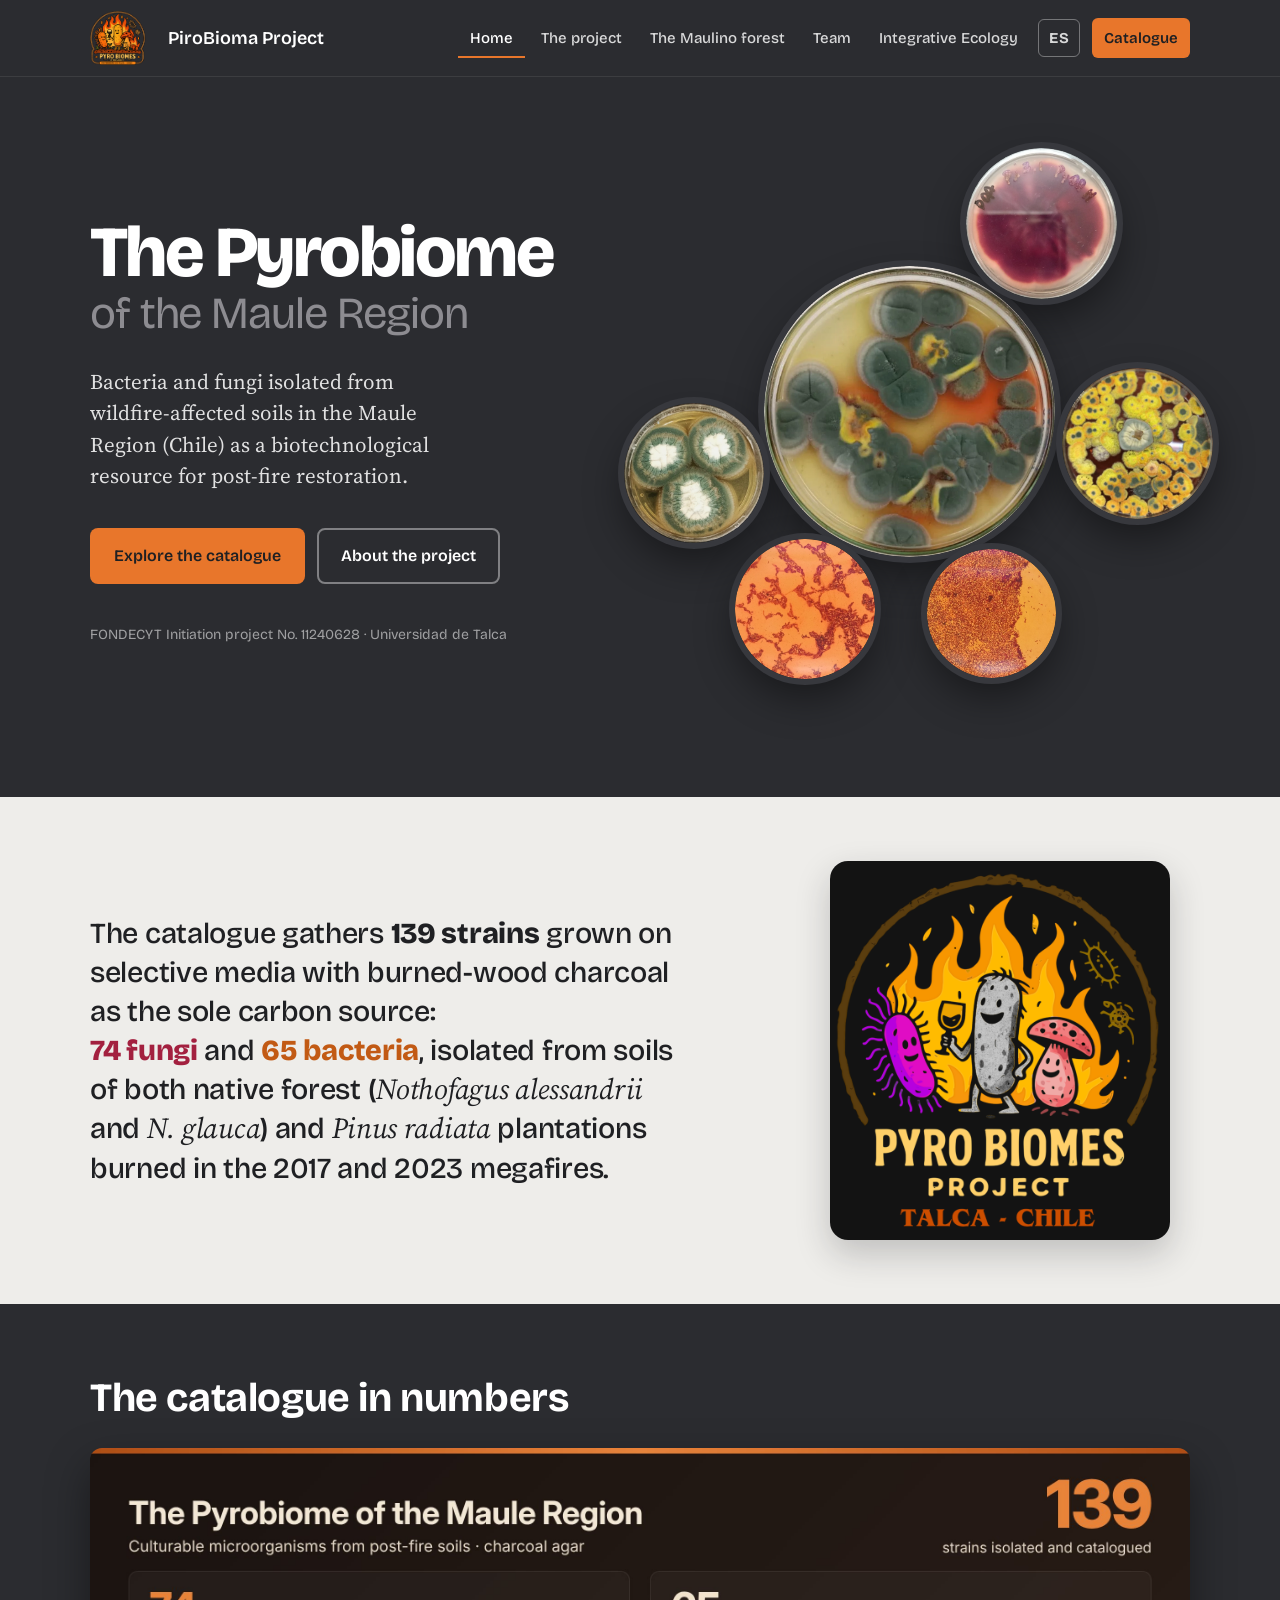
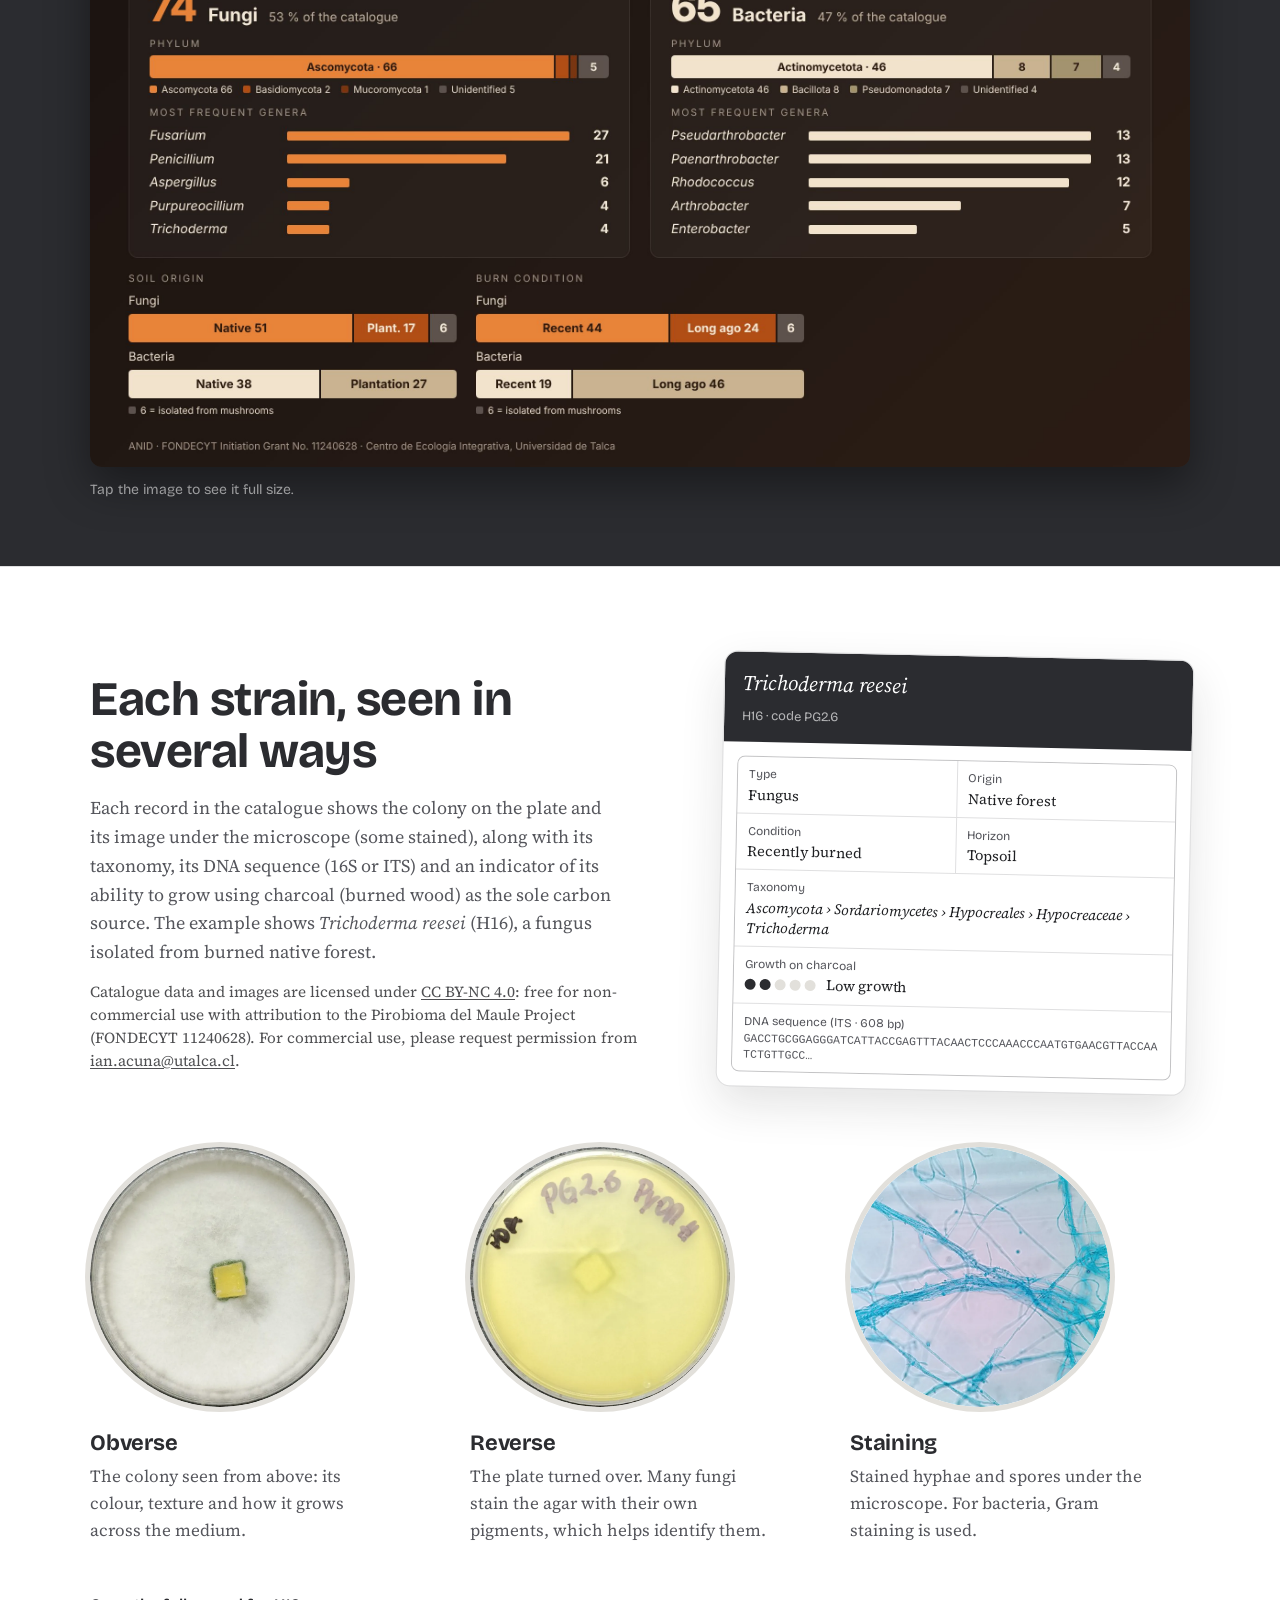
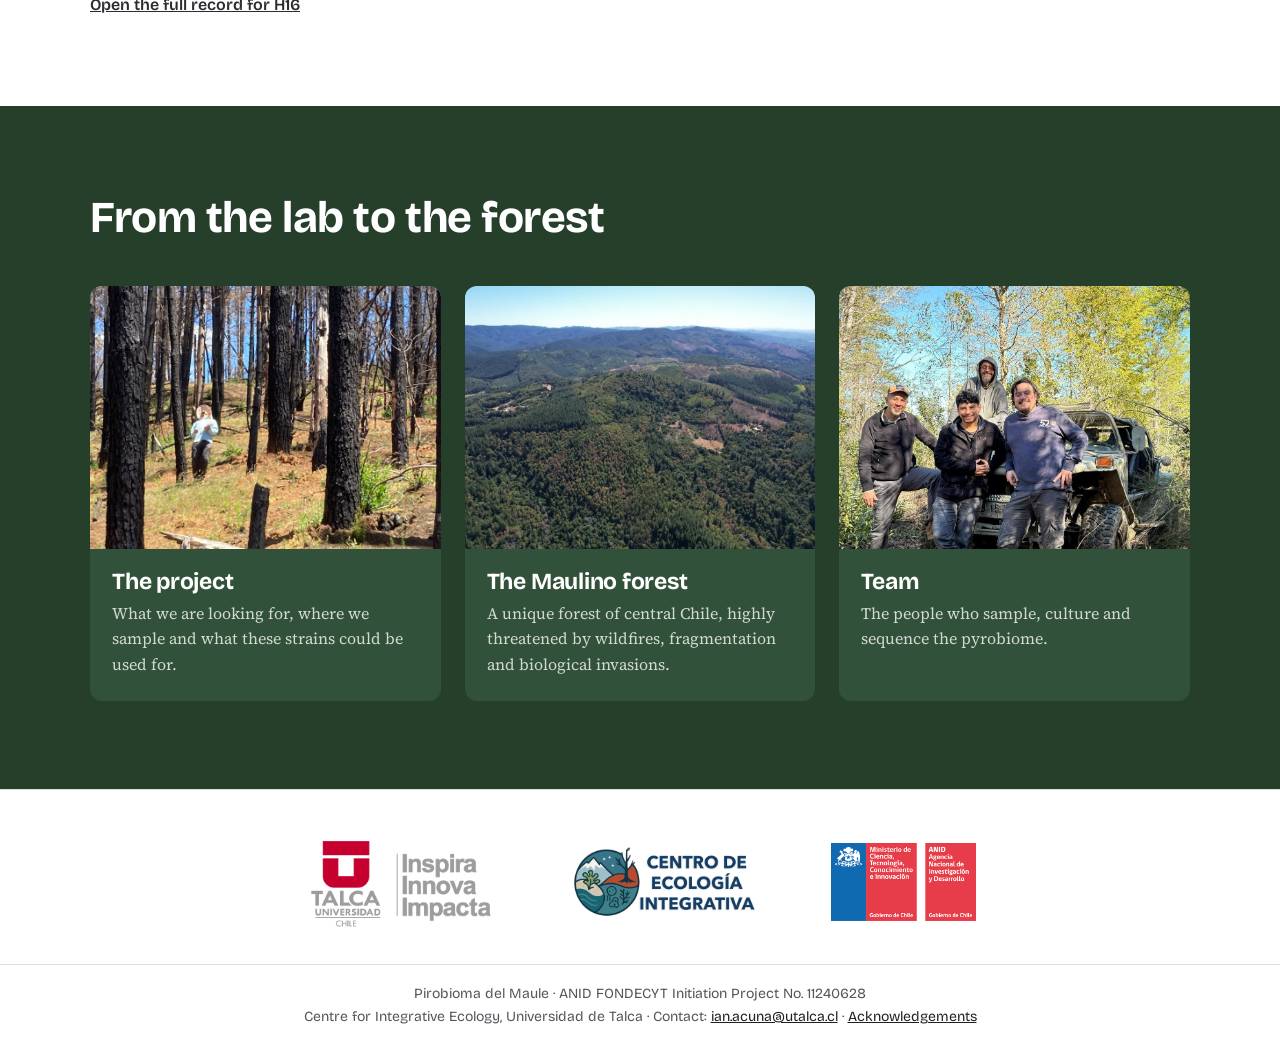
==== commit b1390059: "DOI.incorporation and zenodo link" ====
--- a/en/index.html
+++ b/en/index.html
@@ -40,12 +40,12 @@
     padding-top: 56px; padding-bottom: 64px;
   }
   .portada h1 {
-    font-size: clamp(48px, 7.4vw, 104px);
+    font-size: clamp(42px, 5.6vw, 84px);
     font-weight: 800;
     line-height: 0.92;
     letter-spacing: -0.035em;
   }
-  .portada h1 .linea2 { display: block; font-weight: 400; color: var(--piedra); letter-spacing: -0.025em; }
+  .portada h1 .linea2 { display: block; font-size: 0.62em; line-height: 1.05; margin-top: 0.12em; font-weight: 400; color: var(--piedra); letter-spacing: -0.025em; }
   .portada .bajada {
     font-size: 21px; line-height: 1.5;
     max-width: 34ch; margin-top: 28px;
@@ -217,7 +217,7 @@
   <section class="portada">
     <div class="contenedor">
       <div>
-        <h1>Pirobioma <span class="linea2">del Maule</span></h1>
+        <h1>The Pyrobiome <span class="linea2">of the Maule Region</span></h1>
         <p class="bajada">Bacteria and fungi isolated from wildfire-affected soils in the Maule Region (Chile) as a biotechnological resource for post-fire restoration.</p>
         <div class="acciones">
           <a class="boton boton-principal" href="catalog.html">Explore the catalogue</a>
@@ -247,11 +247,11 @@
   <section class="numeros">
     <div class="contenedor">
       <h2>The catalogue in numbers</h2>
-      <a class="infografia" href="../img/infografia_pirobioma.jpg" target="_blank" rel="noopener">
-        <img src="../img/infografia_pirobioma.jpg" loading="lazy" width="2400" height="1350"
-          alt="Catalogue infographic (in Spanish): 139 strains. 74 fungi, mostly Ascomycota (66); most frequent genera Fusarium (27), Penicillium (21), Aspergillus (6), Purpureocillium (4) and Trichoderma (4). 65 bacteria, mostly Actinomycetota (46); most frequent genera Pseudarthrobacter (13), Paenarthrobacter (13), Rhodococcus (12), Arthrobacter (7) and Enterobacter (5). Soil origin: fungi 51 native forest, 17 plantation and 6 from mushrooms; bacteria 38 native and 27 plantation. Burn condition: fungi 44 recently burned, 24 burned long ago and 6 from mushrooms; bacteria 19 recent and 46 long ago.">
+      <a class="infografia" href="../img/infografia_pirobioma_en.jpg" target="_blank" rel="noopener">
+        <img src="../img/infografia_pirobioma_en.jpg" loading="lazy" width="2400" height="1350"
+          alt="Catalogue infographic: 139 strains. 74 fungi, mostly Ascomycota (66); most frequent genera Fusarium (27), Penicillium (21), Aspergillus (6), Purpureocillium (4) and Trichoderma (4). 65 bacteria, mostly Actinomycetota (46); most frequent genera Pseudarthrobacter (13), Paenarthrobacter (13), Rhodococcus (12), Arthrobacter (7) and Enterobacter (5). Soil origin: fungi 51 native forest, 17 plantation and 6 from mushrooms; bacteria 38 native and 27 plantation. Burn condition: fungi 44 recently burned, 24 burned long ago and 6 from mushrooms; bacteria 19 recent and 46 long ago.">
       </a>
-      <p class="nota-inf">Tap the image to see it full size (labels in Spanish).</p>
+      <p class="nota-inf">Tap the image to see it full size.</p>
     </div>
   </section>
 
